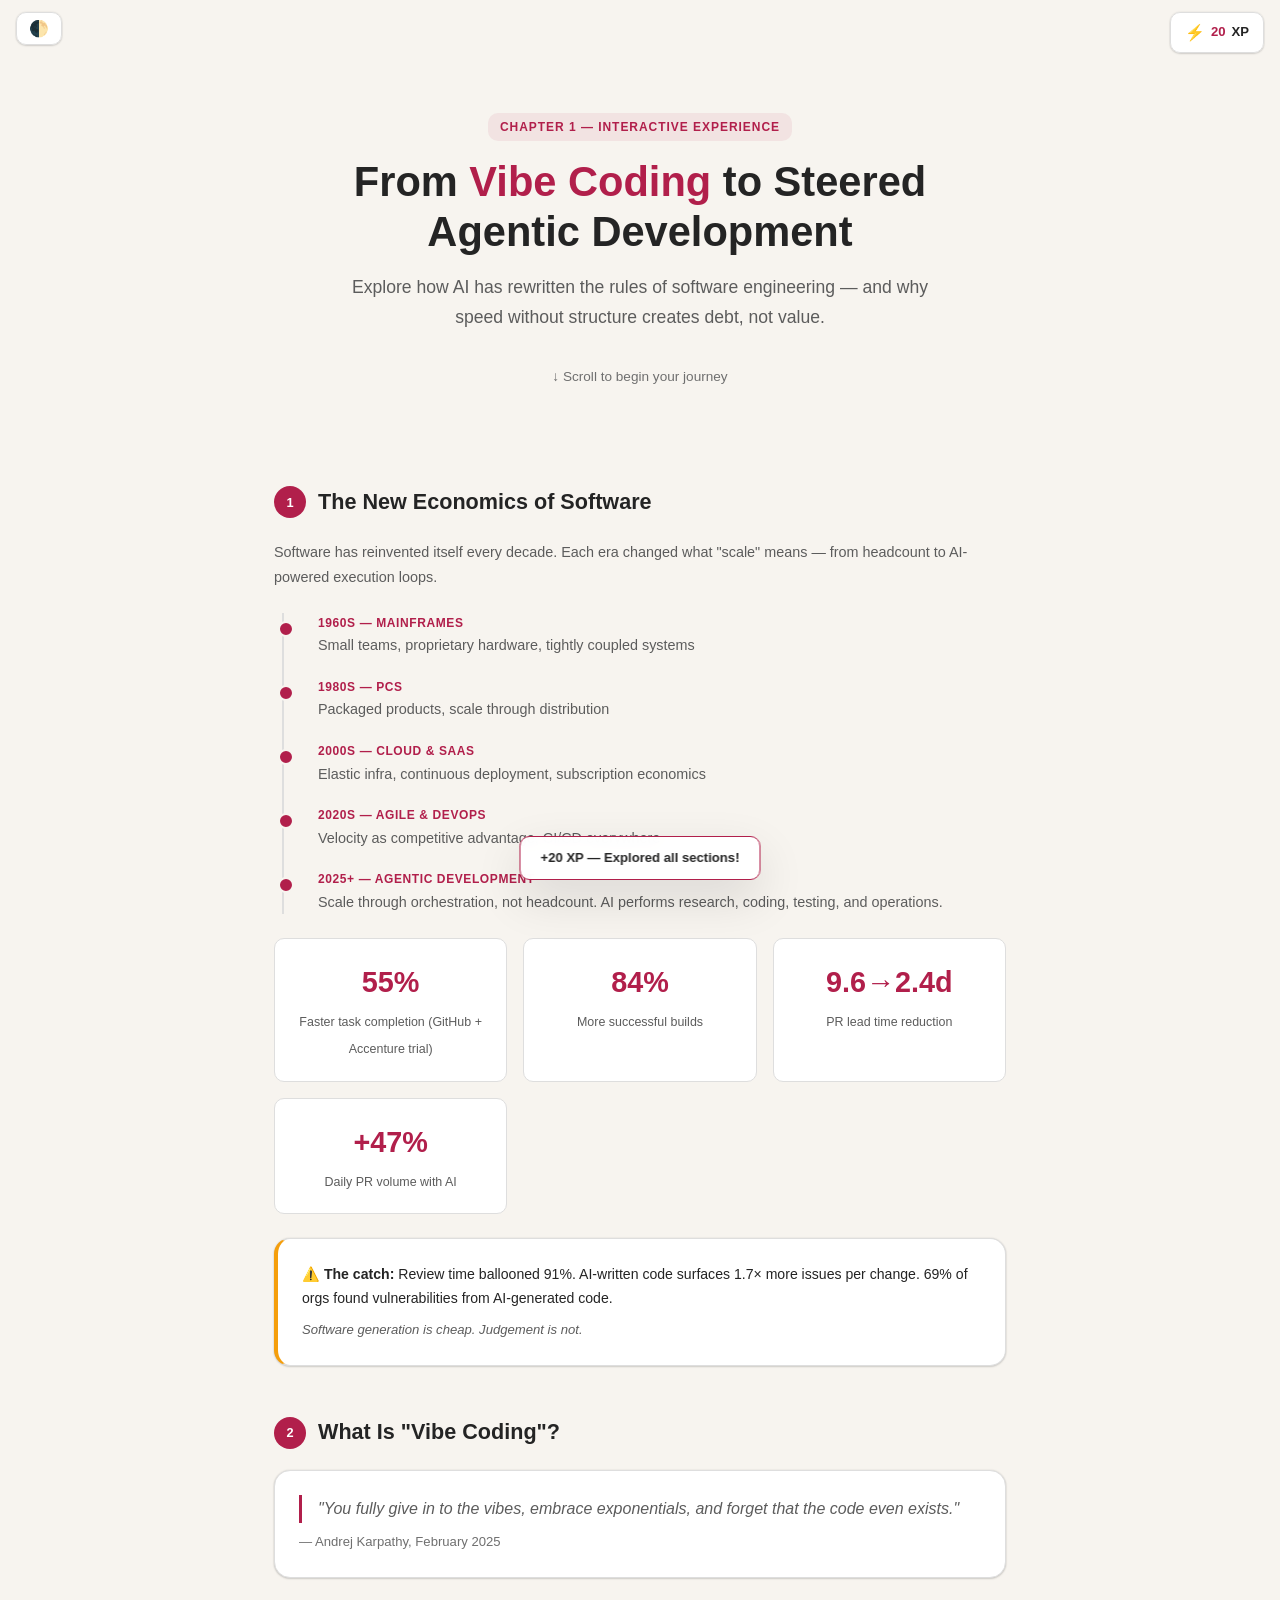
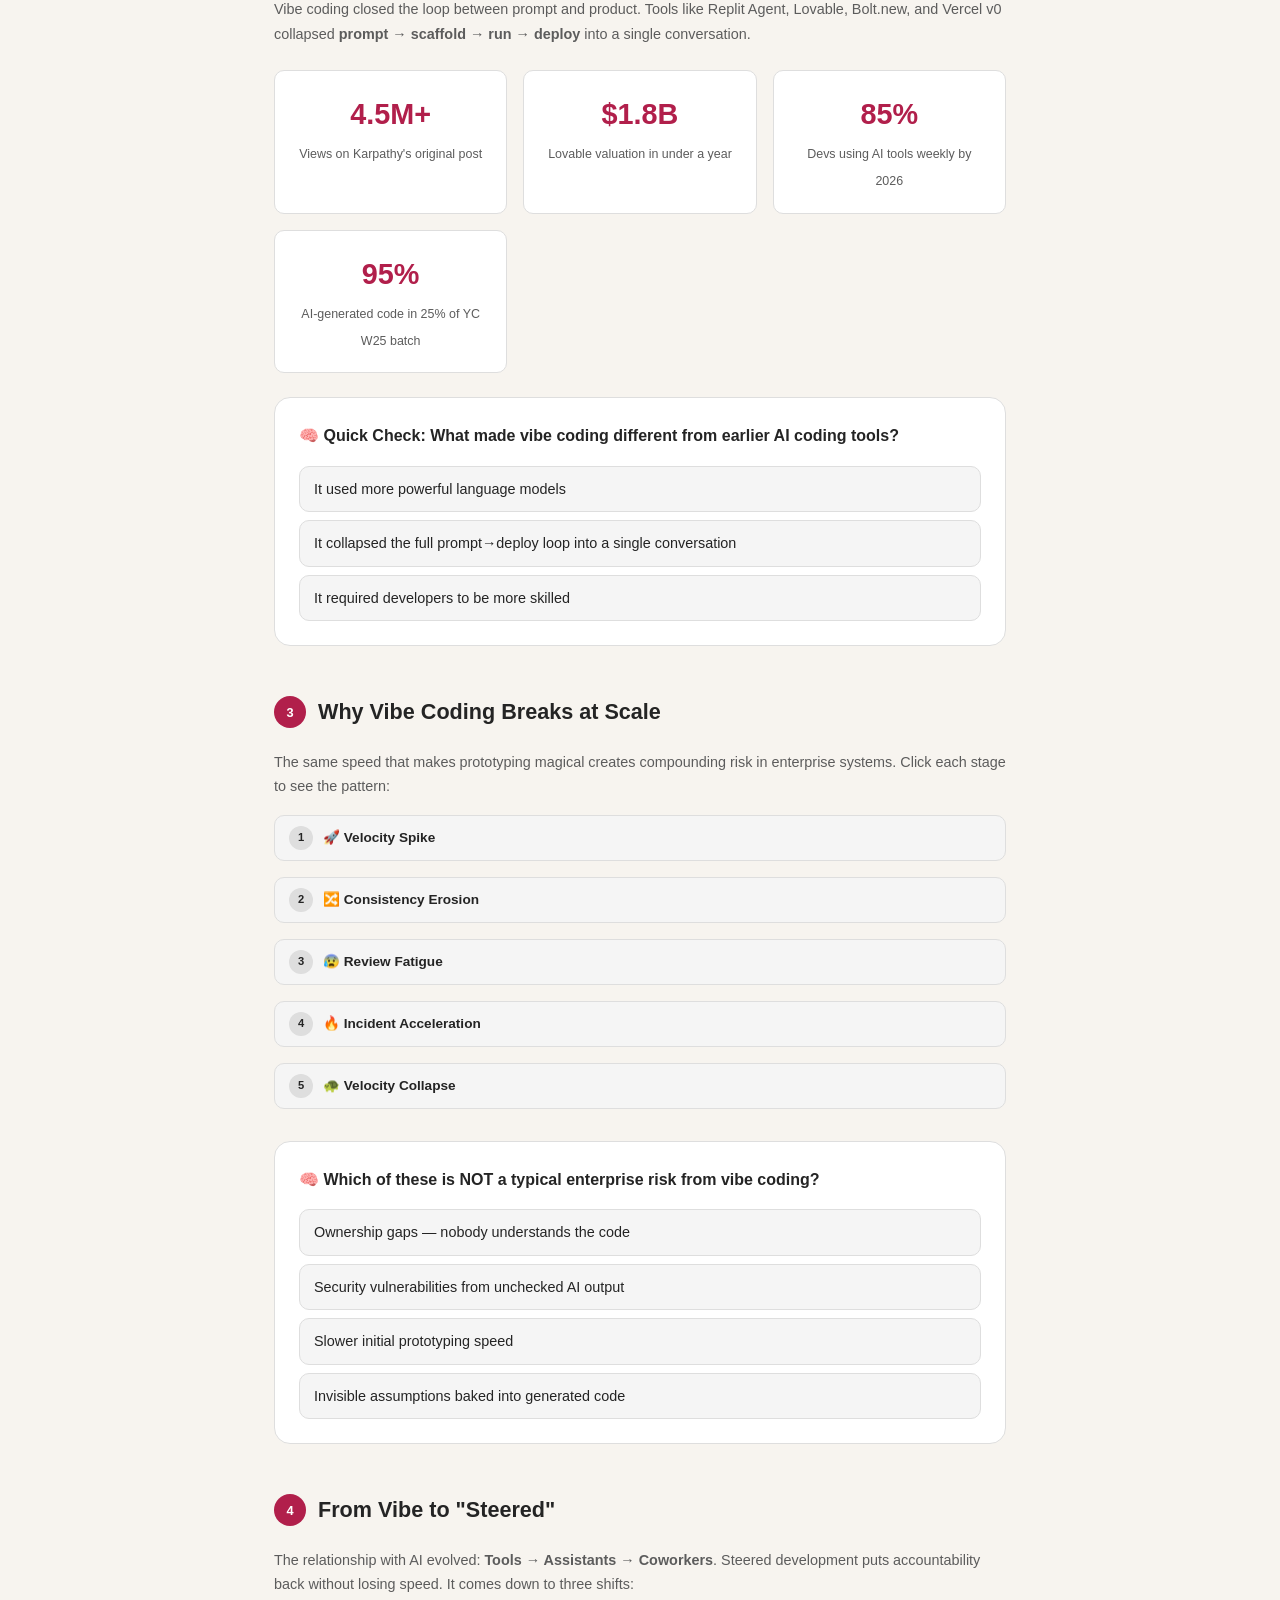
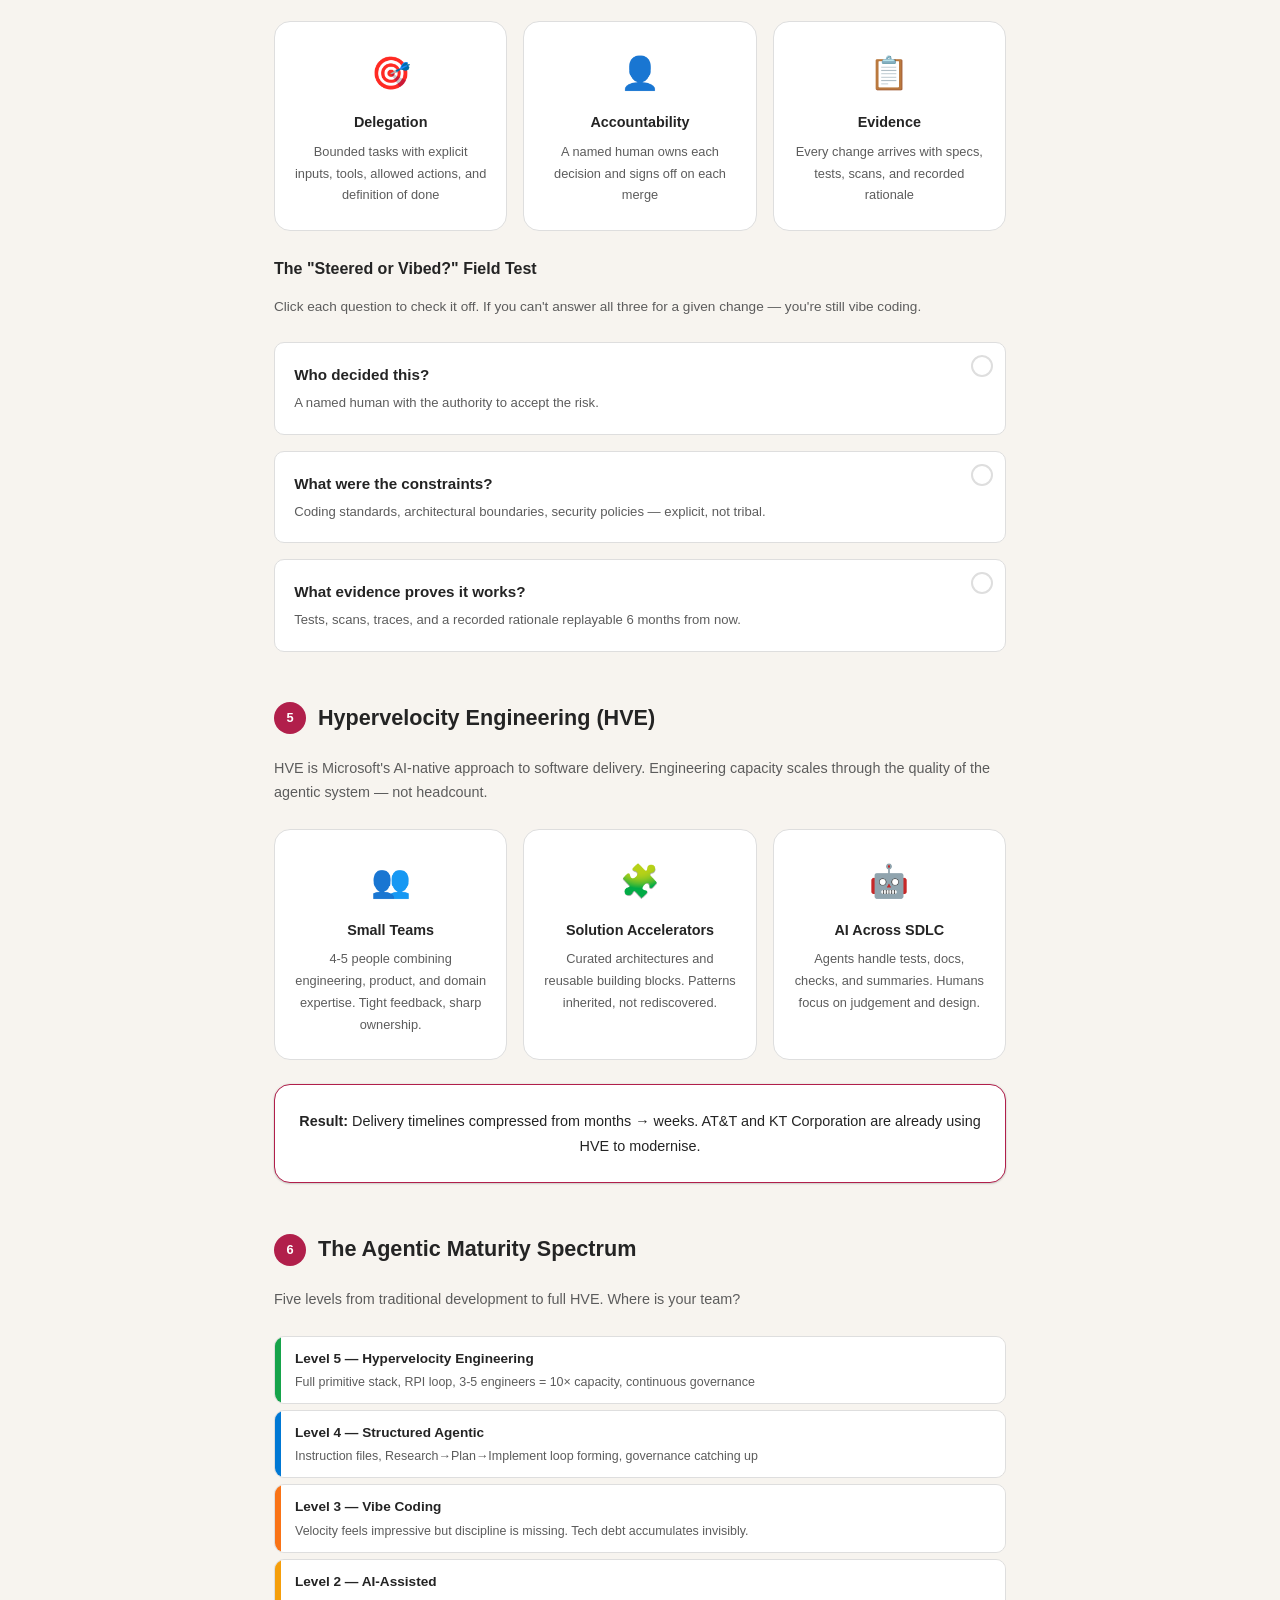
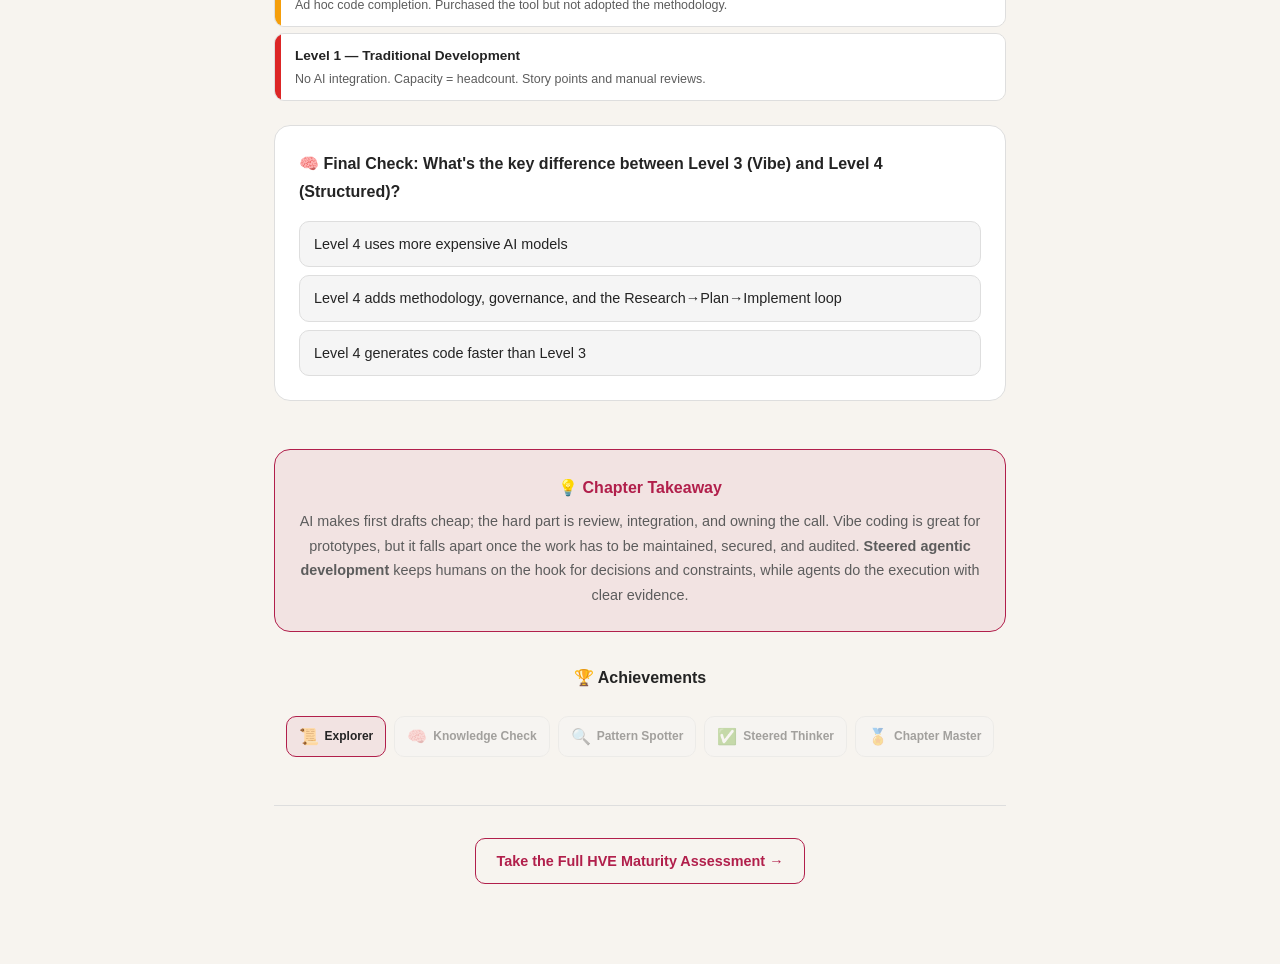
==== chapter1/chapter1-landing.html @ 7bfee690 "Initial commit: add code and assets for all chapters" ====
<!DOCTYPE html>
<html lang="en">
<head>
    <meta charset="UTF-8">
    <meta name="viewport" content="width=device-width, initial-scale=1.0">
    <title>Chapter 1 — From Vibe Coding to Steered Agentic Development</title>
    <script>
      (() => {
        const param = new URLSearchParams(window.location.search).get("clawpilotTheme");
        const theme =
          param || (window.matchMedia("(prefers-color-scheme: dark)").matches ? "dark" : "light");
        document.documentElement.setAttribute("data-theme", theme);
      })();
    </script>
    <style>
:root {
  color-scheme: light;
  --cp-bg: #f7f4ef;
  --cp-bg-elevated: #fcfbf8;
  --cp-surface: #ffffff;
  --cp-surface-soft: #f5f5f5;
  --cp-border: #dedede;
  --cp-border-strong: #919191;
  --cp-text: #242424;
  --cp-text-muted: #5c5c5c;
  --cp-text-soft: #6f6f6f;
  --cp-accent: #b11f4b;
  --cp-accent-hover: #9a1a41;
  --cp-accent-soft: rgba(177, 31, 75, 0.08);
  --cp-accent-fg: #ffffff;
  --cp-success: #16a34a;
  --cp-danger: #dc2626;
  --cp-warning: #f59e0b;
  --cp-link: #0078d4;
  --cp-shadow: 0 18px 48px rgba(0, 0, 0, 0.12);
  --cp-overlay: rgba(255, 255, 255, 0.8);
  --cp-panel: rgba(255, 255, 255, 0.86);
  --cp-panel-strong: rgba(255, 255, 255, 0.96);
  --cp-sheen: rgba(255, 255, 255, 0.55);
  --cp-highlight: rgba(177, 31, 75, 0.12);
}
html[data-theme="dark"] {
  color-scheme: dark;
  --cp-bg: #3d3b3a;
  --cp-bg-elevated: #343231;
  --cp-surface: #292929;
  --cp-surface-soft: #2e2e2e;
  --cp-border: #474747;
  --cp-border-strong: #5f5f5f;
  --cp-text: #dedede;
  --cp-text-muted: #919191;
  --cp-text-soft: #b0b0b0;
  --cp-accent: #fd8ea1;
  --cp-accent-hover: #fb7b91;
  --cp-accent-soft: rgba(253, 142, 161, 0.14);
  --cp-accent-fg: #1a1a1a;
  --cp-success: #4ade80;
  --cp-danger: #f87171;
  --cp-warning: #fbbf24;
  --cp-link: #4da6ff;
  --cp-shadow: 0 18px 48px rgba(0, 0, 0, 0.32);
  --cp-overlay: rgba(41, 41, 41, 0.88);
  --cp-panel: rgba(41, 41, 41, 0.72);
  --cp-panel-strong: rgba(41, 41, 41, 0.96);
  --cp-sheen: rgba(255, 255, 255, 0.04);
  --cp-highlight: rgba(253, 142, 161, 0.12);
}

* { margin: 0; padding: 0; box-sizing: border-box; }

body {
    font-family: "Segoe UI", Aptos, Calibri, -apple-system, BlinkMacSystemFont, sans-serif;
    background: var(--cp-bg);
    color: var(--cp-text);
    line-height: 1.7;
    min-height: 100vh;
    overflow-x: hidden;
}

/* Progress bar */
#progress-bar {
    position: fixed;
    top: 0;
    left: 0;
    height: 4px;
    background: var(--cp-accent);
    z-index: 1000;
    transition: width 0.3s ease;
    width: 0%;
}

/* XP Counter */
#xp-counter {
    position: fixed;
    top: 12px;
    right: 16px;
    background: var(--cp-panel-strong);
    border: 1px solid var(--cp-border);
    border-radius: 0.625rem;
    padding: 6px 14px;
    font-size: 0.82rem;
    font-weight: 600;
    z-index: 999;
    display: flex;
    align-items: center;
    gap: 6px;
    backdrop-filter: blur(8px);
    box-shadow: 0 0 2px rgba(0,0,0,0.12), 0 1px 2px rgba(0,0,0,0.14);
}
#xp-counter .xp-icon { font-size: 1rem; }
#xp-counter .xp-value { color: var(--cp-accent); }

/* Theme toggle */
#theme-toggle {
    position: fixed;
    top: 12px;
    left: 16px;
    background: var(--cp-panel-strong);
    border: 1px solid var(--cp-border);
    border-radius: 0.625rem;
    padding: 6px 12px;
    font-size: 1rem;
    cursor: pointer;
    z-index: 999;
    color: var(--cp-text);
    backdrop-filter: blur(8px);
    box-shadow: 0 0 2px rgba(0,0,0,0.12), 0 1px 2px rgba(0,0,0,0.14);
}

/* Container */
.container {
    max-width: 780px;
    margin: 0 auto;
    padding: 2rem 1.5rem;
}

/* Hero */
.hero {
    text-align: center;
    padding: 5rem 1rem 3rem;
    position: relative;
}
.hero-badge {
    display: inline-block;
    background: var(--cp-accent-soft);
    color: var(--cp-accent);
    font-size: 0.75rem;
    font-weight: 600;
    text-transform: uppercase;
    letter-spacing: 0.08em;
    padding: 4px 12px;
    border-radius: 0.625rem;
    margin-bottom: 1rem;
}
.hero h1 {
    font-size: clamp(1.8rem, 5vw, 2.6rem);
    font-weight: 700;
    line-height: 1.2;
    margin-bottom: 1rem;
}
.hero h1 .accent { color: var(--cp-accent); }
.hero .subtitle {
    font-size: 1.1rem;
    color: var(--cp-text-muted);
    max-width: 600px;
    margin: 0 auto 2rem;
}
.hero .cta-hint {
    font-size: 0.85rem;
    color: var(--cp-text-soft);
    animation: bounce 2s infinite;
}
@keyframes bounce {
    0%, 100% { transform: translateY(0); }
    50% { transform: translateY(6px); }
}

/* Sections */
.section {
    margin: 3rem 0;
    opacity: 0;
    transform: translateY(30px);
    transition: opacity 0.6s ease, transform 0.6s ease;
}
.section.visible {
    opacity: 1;
    transform: translateY(0);
}
.section-header {
    display: flex;
    align-items: center;
    gap: 12px;
    margin-bottom: 1.2rem;
}
.section-number {
    background: var(--cp-accent);
    color: var(--cp-accent-fg);
    width: 32px;
    height: 32px;
    border-radius: 50%;
    display: flex;
    align-items: center;
    justify-content: center;
    font-size: 0.8rem;
    font-weight: 700;
    flex-shrink: 0;
}
.section-title {
    font-size: 1.35rem;
    font-weight: 700;
}

/* Cards */
.card {
    background: var(--cp-surface);
    border: 1px solid var(--cp-border);
    border-radius: 16px;
    padding: 1.5rem;
    margin-bottom: 1.2rem;
    box-shadow: 0 0 2px rgba(0,0,0,0.12), 0 1px 2px rgba(0,0,0,0.14);
    transition: border-color 0.2s, box-shadow 0.2s;
}
.card:hover {
    border-color: var(--cp-accent);
    box-shadow: 0 4px 16px rgba(0,0,0,0.08);
}

/* Stats Grid */
.stats-grid {
    display: grid;
    grid-template-columns: repeat(auto-fit, minmax(180px, 1fr));
    gap: 1rem;
    margin: 1.5rem 0;
}
.stat-card {
    background: var(--cp-surface);
    border: 1px solid var(--cp-border);
    border-radius: 0.625rem;
    padding: 1.2rem;
    text-align: center;
    transition: transform 0.2s, border-color 0.2s;
    cursor: default;
}
.stat-card:hover {
    transform: translateY(-2px);
    border-color: var(--cp-accent);
}
.stat-value {
    font-size: 1.8rem;
    font-weight: 800;
    color: var(--cp-accent);
    display: block;
}
.stat-label {
    font-size: 0.78rem;
    color: var(--cp-text-muted);
    margin-top: 4px;
}

/* Timeline */
.timeline {
    position: relative;
    padding-left: 28px;
    margin: 1.5rem 0;
}
.timeline::before {
    content: '';
    position: absolute;
    left: 8px;
    top: 0;
    bottom: 0;
    width: 2px;
    background: var(--cp-border);
}
.timeline-item {
    position: relative;
    margin-bottom: 1.2rem;
    padding-left: 16px;
}
.timeline-item::before {
    content: '';
    position: absolute;
    left: -24px;
    top: 8px;
    width: 12px;
    height: 12px;
    border-radius: 50%;
    background: var(--cp-accent);
    border: 2px solid var(--cp-bg);
}
.timeline-era {
    font-size: 0.75rem;
    font-weight: 600;
    color: var(--cp-accent);
    text-transform: uppercase;
    letter-spacing: 0.05em;
}
.timeline-desc {
    font-size: 0.9rem;
    color: var(--cp-text-muted);
}

/* Interactive Quiz */
.quiz-box {
    background: var(--cp-surface);
    border: 1px solid var(--cp-border);
    border-radius: 16px;
    padding: 1.5rem;
    margin: 1.5rem 0;
}
.quiz-question {
    font-weight: 600;
    margin-bottom: 1rem;
    font-size: 1rem;
}
.quiz-options {
    display: flex;
    flex-direction: column;
    gap: 8px;
}
.quiz-option {
    background: var(--cp-surface-soft);
    border: 1px solid var(--cp-border);
    border-radius: 0.625rem;
    padding: 10px 14px;
    cursor: pointer;
    font-size: 0.9rem;
    transition: all 0.2s;
    user-select: none;
}
.quiz-option:hover {
    border-color: var(--cp-accent);
    background: var(--cp-accent-soft);
}
.quiz-option.correct {
    border-color: var(--cp-success);
    background: rgba(22, 163, 74, 0.1);
}
.quiz-option.wrong {
    border-color: var(--cp-danger);
    background: rgba(220, 38, 38, 0.1);
}
.quiz-feedback {
    margin-top: 0.8rem;
    font-size: 0.85rem;
    color: var(--cp-text-muted);
    display: none;
}
.quiz-feedback.show { display: block; }

/* Collapse Pattern */
.collapse-stages {
    display: flex;
    flex-direction: column;
    gap: 8px;
    margin: 1rem 0;
}
.collapse-stage {
    display: flex;
    align-items: center;
    gap: 10px;
    background: var(--cp-surface-soft);
    border: 1px solid var(--cp-border);
    border-radius: 0.625rem;
    padding: 10px 14px;
    cursor: pointer;
    transition: all 0.3s;
    position: relative;
    overflow: hidden;
}
.collapse-stage::before {
    content: '';
    position: absolute;
    left: 0;
    top: 0;
    bottom: 0;
    width: 4px;
    background: var(--cp-accent);
    opacity: 0;
    transition: opacity 0.3s;
}
.collapse-stage.active::before { opacity: 1; }
.collapse-stage.active {
    background: var(--cp-accent-soft);
    border-color: var(--cp-accent);
}
.collapse-stage .stage-num {
    width: 24px;
    height: 24px;
    border-radius: 50%;
    background: var(--cp-border);
    display: flex;
    align-items: center;
    justify-content: center;
    font-size: 0.7rem;
    font-weight: 700;
    flex-shrink: 0;
    transition: background 0.3s, color 0.3s;
}
.collapse-stage.active .stage-num {
    background: var(--cp-accent);
    color: var(--cp-accent-fg);
}
.collapse-stage .stage-title { font-size: 0.85rem; font-weight: 600; }
.collapse-detail {
    font-size: 0.82rem;
    color: var(--cp-text-muted);
    padding: 0 0 0 48px;
    max-height: 0;
    overflow: hidden;
    transition: max-height 0.3s, padding 0.3s;
}
.collapse-detail.open {
    max-height: 200px;
    padding: 8px 0 8px 48px;
}

/* Three Questions */
.three-questions {
    display: flex;
    flex-direction: column;
    gap: 1rem;
    margin: 1.5rem 0;
}
.question-card {
    background: var(--cp-surface);
    border: 1px solid var(--cp-border);
    border-radius: 0.625rem;
    padding: 1.2rem;
    position: relative;
    cursor: pointer;
    transition: all 0.3s;
}
.question-card:hover { border-color: var(--cp-accent); }
.question-card.checked {
    border-color: var(--cp-success);
    background: rgba(22, 163, 74, 0.05);
}
.question-card .q-icon {
    position: absolute;
    top: 12px;
    right: 12px;
    width: 22px;
    height: 22px;
    border-radius: 50%;
    border: 2px solid var(--cp-border);
    display: flex;
    align-items: center;
    justify-content: center;
    font-size: 0.7rem;
    transition: all 0.3s;
}
.question-card.checked .q-icon {
    border-color: var(--cp-success);
    background: var(--cp-success);
    color: white;
}
.question-card .q-title {
    font-weight: 700;
    font-size: 0.95rem;
    margin-bottom: 4px;
    padding-right: 30px;
}
.question-card .q-desc {
    font-size: 0.82rem;
    color: var(--cp-text-muted);
}

/* HVE Pillars */
.pillars-grid {
    display: grid;
    grid-template-columns: repeat(auto-fit, minmax(200px, 1fr));
    gap: 1rem;
    margin: 1.5rem 0;
}
.pillar-card {
    background: var(--cp-surface);
    border: 1px solid var(--cp-border);
    border-radius: 16px;
    padding: 1.5rem 1.2rem;
    text-align: center;
    transition: transform 0.2s, border-color 0.2s;
}
.pillar-card:hover {
    transform: translateY(-3px);
    border-color: var(--cp-accent);
}
.pillar-icon {
    font-size: 2rem;
    margin-bottom: 0.6rem;
}
.pillar-title {
    font-weight: 700;
    font-size: 0.9rem;
    margin-bottom: 0.4rem;
}
.pillar-desc {
    font-size: 0.8rem;
    color: var(--cp-text-muted);
}

/* Maturity Levels */
.maturity-ladder {
    display: flex;
    flex-direction: column;
    gap: 6px;
    margin: 1.5rem 0;
}
.maturity-rung {
    display: flex;
    align-items: stretch;
    gap: 0;
    border-radius: 0.625rem;
    overflow: hidden;
    border: 1px solid var(--cp-border);
    cursor: pointer;
    transition: border-color 0.2s, transform 0.2s;
}
.maturity-rung:hover {
    border-color: var(--cp-accent);
    transform: translateX(4px);
}
.maturity-rung .level-bar {
    width: 6px;
    flex-shrink: 0;
}
.maturity-rung .level-content {
    padding: 10px 14px;
    flex: 1;
    background: var(--cp-surface);
}
.maturity-rung .level-label {
    font-weight: 700;
    font-size: 0.85rem;
}
.maturity-rung .level-desc {
    font-size: 0.78rem;
    color: var(--cp-text-muted);
    margin-top: 2px;
}
.level-1 .level-bar { background: var(--cp-danger); }
.level-2 .level-bar { background: var(--cp-warning); }
.level-3 .level-bar { background: #f97316; }
.level-4 .level-bar { background: var(--cp-link); }
.level-5 .level-bar { background: var(--cp-success); }

/* Achievements */
.achievements {
    display: flex;
    flex-wrap: wrap;
    gap: 8px;
    margin: 1.5rem 0;
    justify-content: center;
}
.achievement {
    display: flex;
    align-items: center;
    gap: 6px;
    background: var(--cp-surface-soft);
    border: 1px solid var(--cp-border);
    border-radius: 0.625rem;
    padding: 6px 12px;
    font-size: 0.75rem;
    font-weight: 600;
    opacity: 0.4;
    transition: opacity 0.5s, border-color 0.3s, background 0.3s;
}
.achievement.unlocked {
    opacity: 1;
    border-color: var(--cp-accent);
    background: var(--cp-accent-soft);
}
.achievement .badge-icon { font-size: 1rem; }

/* Key Takeaway */
.takeaway {
    background: var(--cp-accent-soft);
    border: 1px solid var(--cp-accent);
    border-radius: 16px;
    padding: 1.5rem;
    margin: 2rem 0;
    text-align: center;
}
.takeaway h3 {
    color: var(--cp-accent);
    font-size: 1rem;
    margin-bottom: 0.5rem;
}
.takeaway p {
    font-size: 0.9rem;
    color: var(--cp-text-muted);
}

/* Footer nav */
.footer-nav {
    text-align: center;
    padding: 2rem 0 3rem;
    border-top: 1px solid var(--cp-border);
    margin-top: 3rem;
}
.footer-nav a {
    display: inline-flex;
    align-items: center;
    gap: 8px;
    color: var(--cp-accent);
    text-decoration: none;
    font-weight: 600;
    font-size: 0.9rem;
    padding: 10px 20px;
    border: 1px solid var(--cp-accent);
    border-radius: 0.625rem;
    transition: background 0.2s;
}
.footer-nav a:hover {
    background: var(--cp-accent-soft);
}

/* Toast */
.toast {
    position: fixed;
    bottom: 20px;
    left: 50%;
    transform: translateX(-50%) translateY(100px);
    background: var(--cp-panel-strong);
    border: 1px solid var(--cp-accent);
    border-radius: 0.625rem;
    padding: 10px 20px;
    font-size: 0.82rem;
    font-weight: 600;
    z-index: 1000;
    transition: transform 0.4s ease;
    backdrop-filter: blur(8px);
    box-shadow: var(--cp-shadow);
}
.toast.show { transform: translateX(-50%) translateY(0); }

/* Responsive */
@media (max-width: 600px) {
    .container { padding: 1rem; }
    .hero { padding: 3rem 0.5rem 2rem; }
    .stats-grid { grid-template-columns: 1fr 1fr; }
    .pillars-grid { grid-template-columns: 1fr; }
}
    </style>
</head>
<body>
    <div id="progress-bar"></div>
    <div id="xp-counter"><span class="xp-icon">⚡</span> <span class="xp-value" id="xp-value">0</span> XP</div>
    <button id="theme-toggle" onclick="toggleTheme()">🌓</button>

    <div class="container">
        <!-- HERO -->
        <section class="hero">
            <div class="hero-badge">Chapter 1 — Interactive Experience</div>
            <h1>From <span class="accent">Vibe Coding</span> to Steered Agentic Development</h1>
            <p class="subtitle">Explore how AI has rewritten the rules of software engineering — and why speed without structure creates debt, not value.</p>
            <p class="cta-hint">↓ Scroll to begin your journey</p>
        </section>

        <!-- SECTION 1: New Economics -->
        <section class="section" data-section="1">
            <div class="section-header">
                <div class="section-number">1</div>
                <h2 class="section-title">The New Economics of Software</h2>
            </div>
            <p style="color: var(--cp-text-muted); font-size: 0.9rem; margin-bottom: 1rem;">
                Software has reinvented itself every decade. Each era changed what "scale" means — from headcount to AI-powered execution loops.
            </p>
            <div class="timeline">
                <div class="timeline-item">
                    <div class="timeline-era">1960s — Mainframes</div>
                    <div class="timeline-desc">Small teams, proprietary hardware, tightly coupled systems</div>
                </div>
                <div class="timeline-item">
                    <div class="timeline-era">1980s — PCs</div>
                    <div class="timeline-desc">Packaged products, scale through distribution</div>
                </div>
                <div class="timeline-item">
                    <div class="timeline-era">2000s — Cloud & SaaS</div>
                    <div class="timeline-desc">Elastic infra, continuous deployment, subscription economics</div>
                </div>
                <div class="timeline-item">
                    <div class="timeline-era">2020s — Agile & DevOps</div>
                    <div class="timeline-desc">Velocity as competitive advantage, CI/CD everywhere</div>
                </div>
                <div class="timeline-item">
                    <div class="timeline-era">2025+ — Agentic Development</div>
                    <div class="timeline-desc">Scale through orchestration, not headcount. AI performs research, coding, testing, and operations.</div>
                </div>
            </div>
            <div class="stats-grid">
                <div class="stat-card">
                    <span class="stat-value">55%</span>
                    <span class="stat-label">Faster task completion (GitHub + Accenture trial)</span>
                </div>
                <div class="stat-card">
                    <span class="stat-value">84%</span>
                    <span class="stat-label">More successful builds</span>
                </div>
                <div class="stat-card">
                    <span class="stat-value">9.6→2.4d</span>
                    <span class="stat-label">PR lead time reduction</span>
                </div>
                <div class="stat-card">
                    <span class="stat-value">+47%</span>
                    <span class="stat-label">Daily PR volume with AI</span>
                </div>
            </div>
            <div class="card" style="border-left: 4px solid var(--cp-warning);">
                <p style="font-size: 0.88rem;"><strong>⚠️ The catch:</strong> Review time ballooned 91%. AI-written code surfaces 1.7× more issues per change. 69% of orgs found vulnerabilities from AI-generated code.</p>
                <p style="font-size: 0.82rem; color: var(--cp-text-muted); margin-top: 0.5rem;"><em>Software generation is cheap. Judgement is not.</em></p>
            </div>
        </section>

        <!-- SECTION 2: Vibe Coding -->
        <section class="section" data-section="2">
            <div class="section-header">
                <div class="section-number">2</div>
                <h2 class="section-title">What Is "Vibe Coding"?</h2>
            </div>
            <div class="card">
                <blockquote style="border-left: 3px solid var(--cp-accent); padding-left: 1rem; font-style: italic; color: var(--cp-text-muted);">
                    "You fully give in to the vibes, embrace exponentials, and forget that the code even exists."
                </blockquote>
                <p style="font-size: 0.82rem; color: var(--cp-text-soft); margin-top: 0.5rem;">— Andrej Karpathy, February 2025</p>
            </div>
            <p style="color: var(--cp-text-muted); font-size: 0.9rem; margin: 1rem 0;">
                Vibe coding closed the loop between prompt and product. Tools like Replit Agent, Lovable, Bolt.new, and Vercel v0 collapsed <strong>prompt → scaffold → run → deploy</strong> into a single conversation.
            </p>
            <div class="stats-grid">
                <div class="stat-card">
                    <span class="stat-value">4.5M+</span>
                    <span class="stat-label">Views on Karpathy's original post</span>
                </div>
                <div class="stat-card">
                    <span class="stat-value">$1.8B</span>
                    <span class="stat-label">Lovable valuation in under a year</span>
                </div>
                <div class="stat-card">
                    <span class="stat-value">85%</span>
                    <span class="stat-label">Devs using AI tools weekly by 2026</span>
                </div>
                <div class="stat-card">
                    <span class="stat-value">95%</span>
                    <span class="stat-label">AI-generated code in 25% of YC W25 batch</span>
                </div>
            </div>
            <div class="quiz-box" id="quiz1">
                <div class="quiz-question">🧠 Quick Check: What made vibe coding different from earlier AI coding tools?</div>
                <div class="quiz-options">
                    <div class="quiz-option" data-correct="false" onclick="answerQuiz(this, 'quiz1')">It used more powerful language models</div>
                    <div class="quiz-option" data-correct="true" onclick="answerQuiz(this, 'quiz1')">It collapsed the full prompt→deploy loop into a single conversation</div>
                    <div class="quiz-option" data-correct="false" onclick="answerQuiz(this, 'quiz1')">It required developers to be more skilled</div>
                </div>
                <div class="quiz-feedback" id="quiz1-feedback"></div>
            </div>
        </section>

        <!-- SECTION 3: Why it breaks -->
        <section class="section" data-section="3">
            <div class="section-header">
                <div class="section-number">3</div>
                <h2 class="section-title">Why Vibe Coding Breaks at Scale</h2>
            </div>
            <p style="color: var(--cp-text-muted); font-size: 0.9rem; margin-bottom: 1rem;">
                The same speed that makes prototyping magical creates compounding risk in enterprise systems. Click each stage to see the pattern:
            </p>
            <div class="collapse-stages" id="collapse-pattern">
                <div class="collapse-stage" onclick="toggleStage(0)">
                    <span class="stage-num">1</span>
                    <span class="stage-title">🚀 Velocity Spike</span>
                </div>
                <div class="collapse-detail" id="stage-detail-0">Features appear in minutes. Delivery metrics soar. Everyone feels incredible.</div>

                <div class="collapse-stage" onclick="toggleStage(1)">
                    <span class="stage-num">2</span>
                    <span class="stage-title">🔀 Consistency Erosion</span>
                </div>
                <div class="collapse-detail" id="stage-detail-1">Different prompts, different sessions → naming drifts, patterns diverge, duplication spreads.</div>

                <div class="collapse-stage" onclick="toggleStage(2)">
                    <span class="stage-num">3</span>
                    <span class="stage-title">😰 Review Fatigue</span>
                </div>
                <div class="collapse-detail" id="stage-detail-2">PRs become too large and too frequent for reviewers to properly validate.</div>

                <div class="collapse-stage" onclick="toggleStage(3)">
                    <span class="stage-num">4</span>
                    <span class="stage-title">🔥 Incident Acceleration</span>
                </div>
                <div class="collapse-detail" id="stage-detail-3">Bugs, vulnerabilities, and architectural inconsistencies increasingly reach production.</div>

                <div class="collapse-stage" onclick="toggleStage(4)">
                    <span class="stage-num">5</span>
                    <span class="stage-title">🐢 Velocity Collapse</span>
                </div>
                <div class="collapse-detail" id="stage-detail-4">The codebase becomes untrusted. Every change requires rework, debugging, and stabilisation. Speed is gone.</div>
            </div>

            <div class="quiz-box" id="quiz2">
                <div class="quiz-question">🧠 Which of these is NOT a typical enterprise risk from vibe coding?</div>
                <div class="quiz-options">
                    <div class="quiz-option" data-correct="false" onclick="answerQuiz(this, 'quiz2')">Ownership gaps — nobody understands the code</div>
                    <div class="quiz-option" data-correct="false" onclick="answerQuiz(this, 'quiz2')">Security vulnerabilities from unchecked AI output</div>
                    <div class="quiz-option" data-correct="true" onclick="answerQuiz(this, 'quiz2')">Slower initial prototyping speed</div>
                    <div class="quiz-option" data-correct="false" onclick="answerQuiz(this, 'quiz2')">Invisible assumptions baked into generated code</div>
                </div>
                <div class="quiz-feedback" id="quiz2-feedback"></div>
            </div>
        </section>

        <!-- SECTION 4: From Vibe to Steered -->
        <section class="section" data-section="4">
            <div class="section-header">
                <div class="section-number">4</div>
                <h2 class="section-title">From Vibe to "Steered"</h2>
            </div>
            <p style="color: var(--cp-text-muted); font-size: 0.9rem; margin-bottom: 1rem;">
                The relationship with AI evolved: <strong>Tools → Assistants → Coworkers</strong>. Steered development puts accountability back without losing speed. It comes down to three shifts:
            </p>
            <div class="pillars-grid">
                <div class="pillar-card">
                    <div class="pillar-icon">🎯</div>
                    <div class="pillar-title">Delegation</div>
                    <div class="pillar-desc">Bounded tasks with explicit inputs, tools, allowed actions, and definition of done</div>
                </div>
                <div class="pillar-card">
                    <div class="pillar-icon">👤</div>
                    <div class="pillar-title">Accountability</div>
                    <div class="pillar-desc">A named human owns each decision and signs off on each merge</div>
                </div>
                <div class="pillar-card">
                    <div class="pillar-icon">📋</div>
                    <div class="pillar-title">Evidence</div>
                    <div class="pillar-desc">Every change arrives with specs, tests, scans, and recorded rationale</div>
                </div>
            </div>

            <h3 style="font-size: 1rem; margin: 1.5rem 0 0.8rem;">The "Steered or Vibed?" Field Test</h3>
            <p style="color: var(--cp-text-muted); font-size: 0.85rem; margin-bottom: 1rem;">Click each question to check it off. If you can't answer all three for a given change — you're still vibe coding.</p>
            <div class="three-questions">
                <div class="question-card" onclick="toggleQuestion(this)">
                    <div class="q-icon"></div>
                    <div class="q-title">Who decided this?</div>
                    <div class="q-desc">A named human with the authority to accept the risk.</div>
                </div>
                <div class="question-card" onclick="toggleQuestion(this)">
                    <div class="q-icon"></div>
                    <div class="q-title">What were the constraints?</div>
                    <div class="q-desc">Coding standards, architectural boundaries, security policies — explicit, not tribal.</div>
                </div>
                <div class="question-card" onclick="toggleQuestion(this)">
                    <div class="q-icon"></div>
                    <div class="q-title">What evidence proves it works?</div>
                    <div class="q-desc">Tests, scans, traces, and a recorded rationale replayable 6 months from now.</div>
                </div>
            </div>
        </section>

        <!-- SECTION 5: HVE -->
        <section class="section" data-section="5">
            <div class="section-header">
                <div class="section-number">5</div>
                <h2 class="section-title">Hypervelocity Engineering (HVE)</h2>
            </div>
            <p style="color: var(--cp-text-muted); font-size: 0.9rem; margin-bottom: 1rem;">
                HVE is Microsoft's AI-native approach to software delivery. Engineering capacity scales through the quality of the agentic system — not headcount.
            </p>
            <div class="pillars-grid">
                <div class="pillar-card">
                    <div class="pillar-icon">👥</div>
                    <div class="pillar-title">Small Teams</div>
                    <div class="pillar-desc">4-5 people combining engineering, product, and domain expertise. Tight feedback, sharp ownership.</div>
                </div>
                <div class="pillar-card">
                    <div class="pillar-icon">🧩</div>
                    <div class="pillar-title">Solution Accelerators</div>
                    <div class="pillar-desc">Curated architectures and reusable building blocks. Patterns inherited, not rediscovered.</div>
                </div>
                <div class="pillar-card">
                    <div class="pillar-icon">🤖</div>
                    <div class="pillar-title">AI Across SDLC</div>
                    <div class="pillar-desc">Agents handle tests, docs, checks, and summaries. Humans focus on judgement and design.</div>
                </div>
            </div>
            <div class="card" style="text-align: center; border-color: var(--cp-accent);">
                <p style="font-size: 0.9rem;"><strong>Result:</strong> Delivery timelines compressed from months → weeks. AT&T and KT Corporation are already using HVE to modernise.</p>
            </div>
        </section>

        <!-- SECTION 6: Maturity Model -->
        <section class="section" data-section="6">
            <div class="section-header">
                <div class="section-number">6</div>
                <h2 class="section-title">The Agentic Maturity Spectrum</h2>
            </div>
            <p style="color: var(--cp-text-muted); font-size: 0.9rem; margin-bottom: 1rem;">
                Five levels from traditional development to full HVE. Where is your team?
            </p>
            <div class="maturity-ladder">
                <div class="maturity-rung level-5">
                    <div class="level-bar"></div>
                    <div class="level-content">
                        <div class="level-label">Level 5 — Hypervelocity Engineering</div>
                        <div class="level-desc">Full primitive stack, RPI loop, 3-5 engineers = 10× capacity, continuous governance</div>
                    </div>
                </div>
                <div class="maturity-rung level-4">
                    <div class="level-bar"></div>
                    <div class="level-content">
                        <div class="level-label">Level 4 — Structured Agentic</div>
                        <div class="level-desc">Instruction files, Research→Plan→Implement loop forming, governance catching up</div>
                    </div>
                </div>
                <div class="maturity-rung level-3">
                    <div class="level-bar"></div>
                    <div class="level-content">
                        <div class="level-label">Level 3 — Vibe Coding</div>
                        <div class="level-desc">Velocity feels impressive but discipline is missing. Tech debt accumulates invisibly.</div>
                    </div>
                </div>
                <div class="maturity-rung level-2">
                    <div class="level-bar"></div>
                    <div class="level-content">
                        <div class="level-label">Level 2 — AI-Assisted</div>
                        <div class="level-desc">Ad hoc code completion. Purchased the tool but not adopted the methodology.</div>
                    </div>
                </div>
                <div class="maturity-rung level-1">
                    <div class="level-bar"></div>
                    <div class="level-content">
                        <div class="level-label">Level 1 — Traditional Development</div>
                        <div class="level-desc">No AI integration. Capacity = headcount. Story points and manual reviews.</div>
                    </div>
                </div>
            </div>

            <div class="quiz-box" id="quiz3">
                <div class="quiz-question">🧠 Final Check: What's the key difference between Level 3 (Vibe) and Level 4 (Structured)?</div>
                <div class="quiz-options">
                    <div class="quiz-option" data-correct="false" onclick="answerQuiz(this, 'quiz3')">Level 4 uses more expensive AI models</div>
                    <div class="quiz-option" data-correct="true" onclick="answerQuiz(this, 'quiz3')">Level 4 adds methodology, governance, and the Research→Plan→Implement loop</div>
                    <div class="quiz-option" data-correct="false" onclick="answerQuiz(this, 'quiz3')">Level 4 generates code faster than Level 3</div>
                </div>
                <div class="quiz-feedback" id="quiz3-feedback"></div>
            </div>
        </section>

        <!-- TAKEAWAY -->
        <section class="section" data-section="7">
            <div class="takeaway">
                <h3>💡 Chapter Takeaway</h3>
                <p>AI makes first drafts cheap; the hard part is review, integration, and owning the call. Vibe coding is great for prototypes, but it falls apart once the work has to be maintained, secured, and audited. <strong>Steered agentic development</strong> keeps humans on the hook for decisions and constraints, while agents do the execution with clear evidence.</p>
            </div>

            <h3 style="text-align: center; font-size: 1rem; margin-bottom: 1rem;">🏆 Achievements</h3>
            <div class="achievements">
                <div class="achievement" id="ach-scroll" title="Scrolled through all sections">
                    <span class="badge-icon">📜</span> Explorer
                </div>
                <div class="achievement" id="ach-quiz" title="Answered all quizzes correctly">
                    <span class="badge-icon">🧠</span> Knowledge Check
                </div>
                <div class="achievement" id="ach-stages" title="Explored all collapse stages">
                    <span class="badge-icon">🔍</span> Pattern Spotter
                </div>
                <div class="achievement" id="ach-steered" title="Checked all 3 steered questions">
                    <span class="badge-icon">✅</span> Steered Thinker
                </div>
                <div class="achievement" id="ach-all" title="Earned all achievements">
                    <span class="badge-icon">🏅</span> Chapter Master
                </div>
            </div>
        </section>

        <!-- Footer -->
        <div class="footer-nav">
            <a href="index.html">Take the Full HVE Maturity Assessment →</a>
        </div>
    </div>

    <div class="toast" id="toast"></div>

    <script>
    // State
    let xp = 0;
    let quizAnswered = { quiz1: false, quiz2: false, quiz3: false };
    let quizCorrect = { quiz1: false, quiz2: false, quiz3: false };
    let stagesExplored = new Set();
    let questionsChecked = 0;
    let sectionsVisible = new Set();

    // XP System
    function addXP(amount, reason) {
        xp += amount;
        document.getElementById('xp-value').textContent = xp;
        showToast(`+${amount} XP — ${reason}`);
        checkAchievements();
    }

    function showToast(msg) {
        const toast = document.getElementById('toast');
        toast.textContent = msg;
        toast.classList.add('show');
        setTimeout(() => toast.classList.remove('show'), 2500);
    }

    // Theme Toggle
    function toggleTheme() {
        const current = document.documentElement.getAttribute('data-theme');
        const next = current === 'dark' ? 'light' : 'dark';
        document.documentElement.setAttribute('data-theme', next);
    }

    // Progress Bar
    function updateProgress() {
        const scrollTop = window.scrollY;
        const docHeight = document.documentElement.scrollHeight - window.innerHeight;
        const progress = docHeight > 0 ? (scrollTop / docHeight) * 100 : 0;
        document.getElementById('progress-bar').style.width = progress + '%';
    }

    // Section reveal
    function revealSections() {
        document.querySelectorAll('.section').forEach(section => {
            const rect = section.getBoundingClientRect();
            if (rect.top < window.innerHeight * 0.85) {
                section.classList.add('visible');
                const num = section.dataset.section;
                if (!sectionsVisible.has(num)) {
                    sectionsVisible.add(num);
                    if (sectionsVisible.size === 7) {
                        addXP(20, 'Explored all sections!');
                        document.getElementById('ach-scroll').classList.add('unlocked');
                    }
                }
            }
        });
    }

    // Quiz
    function answerQuiz(el, quizId) {
        if (quizAnswered[quizId]) return;
        quizAnswered[quizId] = true;

        const isCorrect = el.dataset.correct === 'true';
        const feedback = document.getElementById(quizId + '-feedback');

        if (isCorrect) {
            el.classList.add('correct');
            quizCorrect[quizId] = true;
            feedback.textContent = '✅ Correct! Well done.';
            addXP(15, 'Correct answer!');
        } else {
            el.classList.add('wrong');
            feedback.textContent = '❌ Not quite. The correct answer is highlighted below.';
            el.parentElement.querySelectorAll('.quiz-option').forEach(opt => {
                if (opt.dataset.correct === 'true') opt.classList.add('correct');
            });
            addXP(5, 'Quiz attempted');
        }
        feedback.classList.add('show');

        if (Object.values(quizCorrect).every(v => v)) {
            document.getElementById('ach-quiz').classList.add('unlocked');
        }
    }

    // Collapse Stages
    function toggleStage(idx) {
        const stages = document.querySelectorAll('.collapse-stage');
        const details = document.querySelectorAll('.collapse-detail');

        stages[idx].classList.toggle('active');
        details[idx].classList.toggle('open');

        if (!stagesExplored.has(idx)) {
            stagesExplored.add(idx);
            if (stagesExplored.size === 1) addXP(5, 'Exploring the pattern');
            if (stagesExplored.size === 5) {
                addXP(15, 'Full pattern explored!');
                document.getElementById('ach-stages').classList.add('unlocked');
            }
        }
    }

    // Three Questions
    function toggleQuestion(el) {
        el.classList.toggle('checked');
        const icon = el.querySelector('.q-icon');
        if (el.classList.contains('checked')) {
            icon.textContent = '✓';
            questionsChecked++;
            if (questionsChecked === 3) {
                addXP(15, 'Steered thinking mastered!');
                document.getElementById('ach-steered').classList.add('unlocked');
            }
        } else {
            icon.textContent = '';
            questionsChecked--;
        }
    }

    // Achievements
    function checkAchievements() {
        const allUnlocked = ['ach-scroll', 'ach-quiz', 'ach-stages', 'ach-steered']
            .every(id => document.getElementById(id).classList.contains('unlocked'));
        if (allUnlocked) {
            document.getElementById('ach-all').classList.add('unlocked');
            showToast('🏅 Chapter Master unlocked! You mastered Chapter 1!');
        }
    }

    // Event listeners
    window.addEventListener('scroll', () => {
        updateProgress();
        revealSections();
    });
    window.addEventListener('load', () => {
        revealSections();
        updateProgress();
    });
    </script>
</body>
</html>
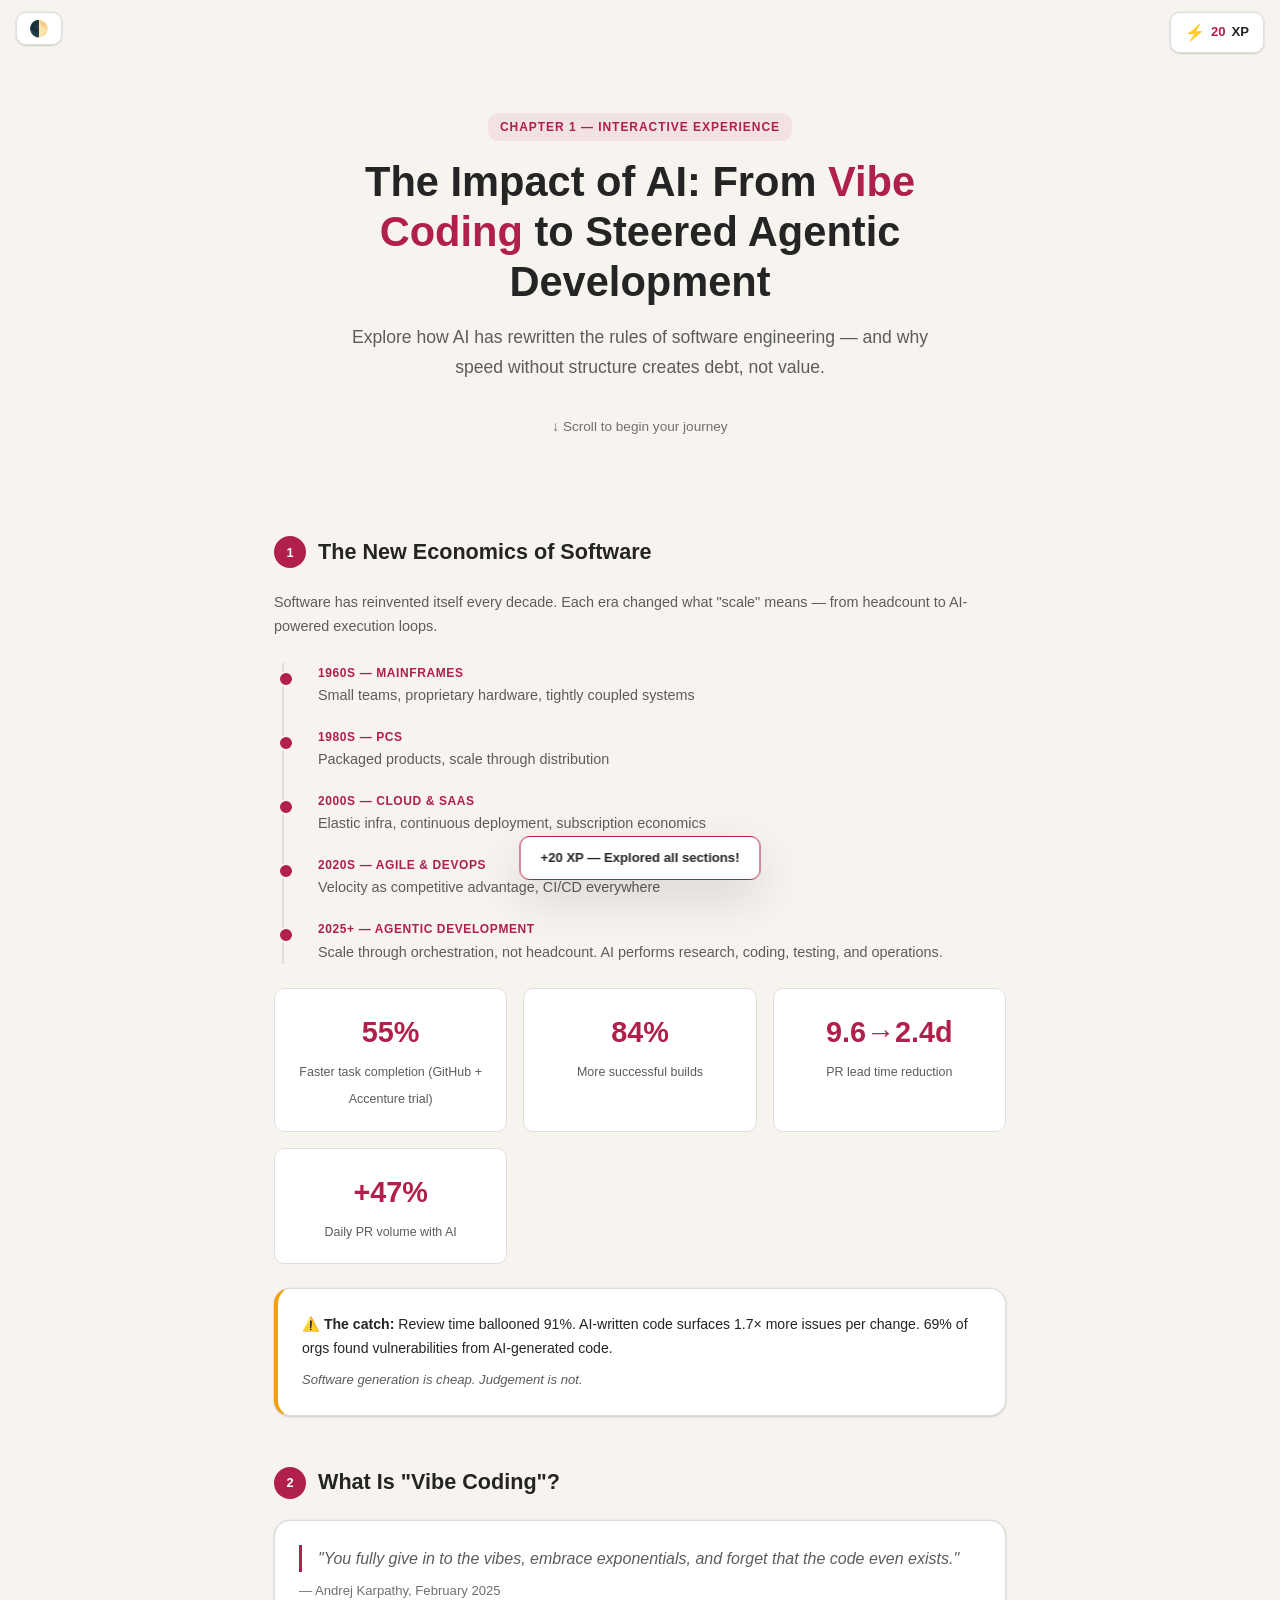
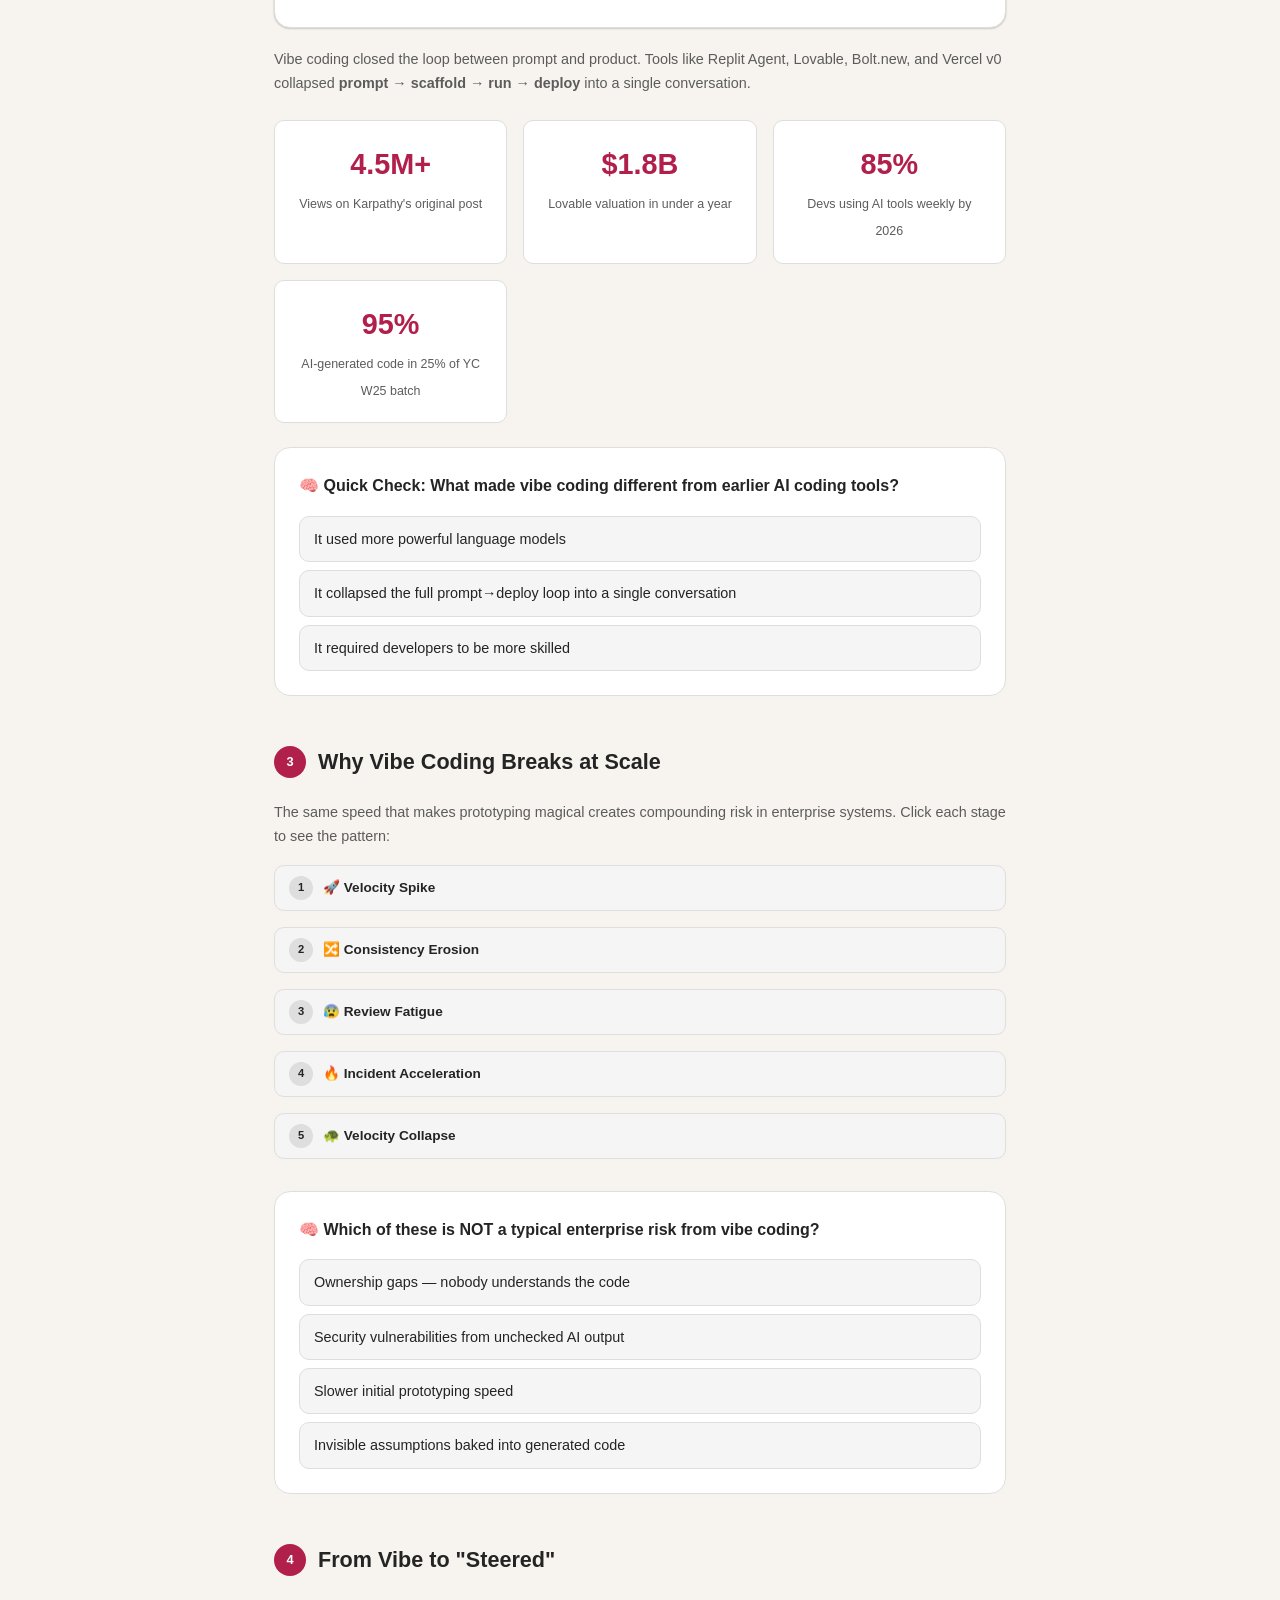
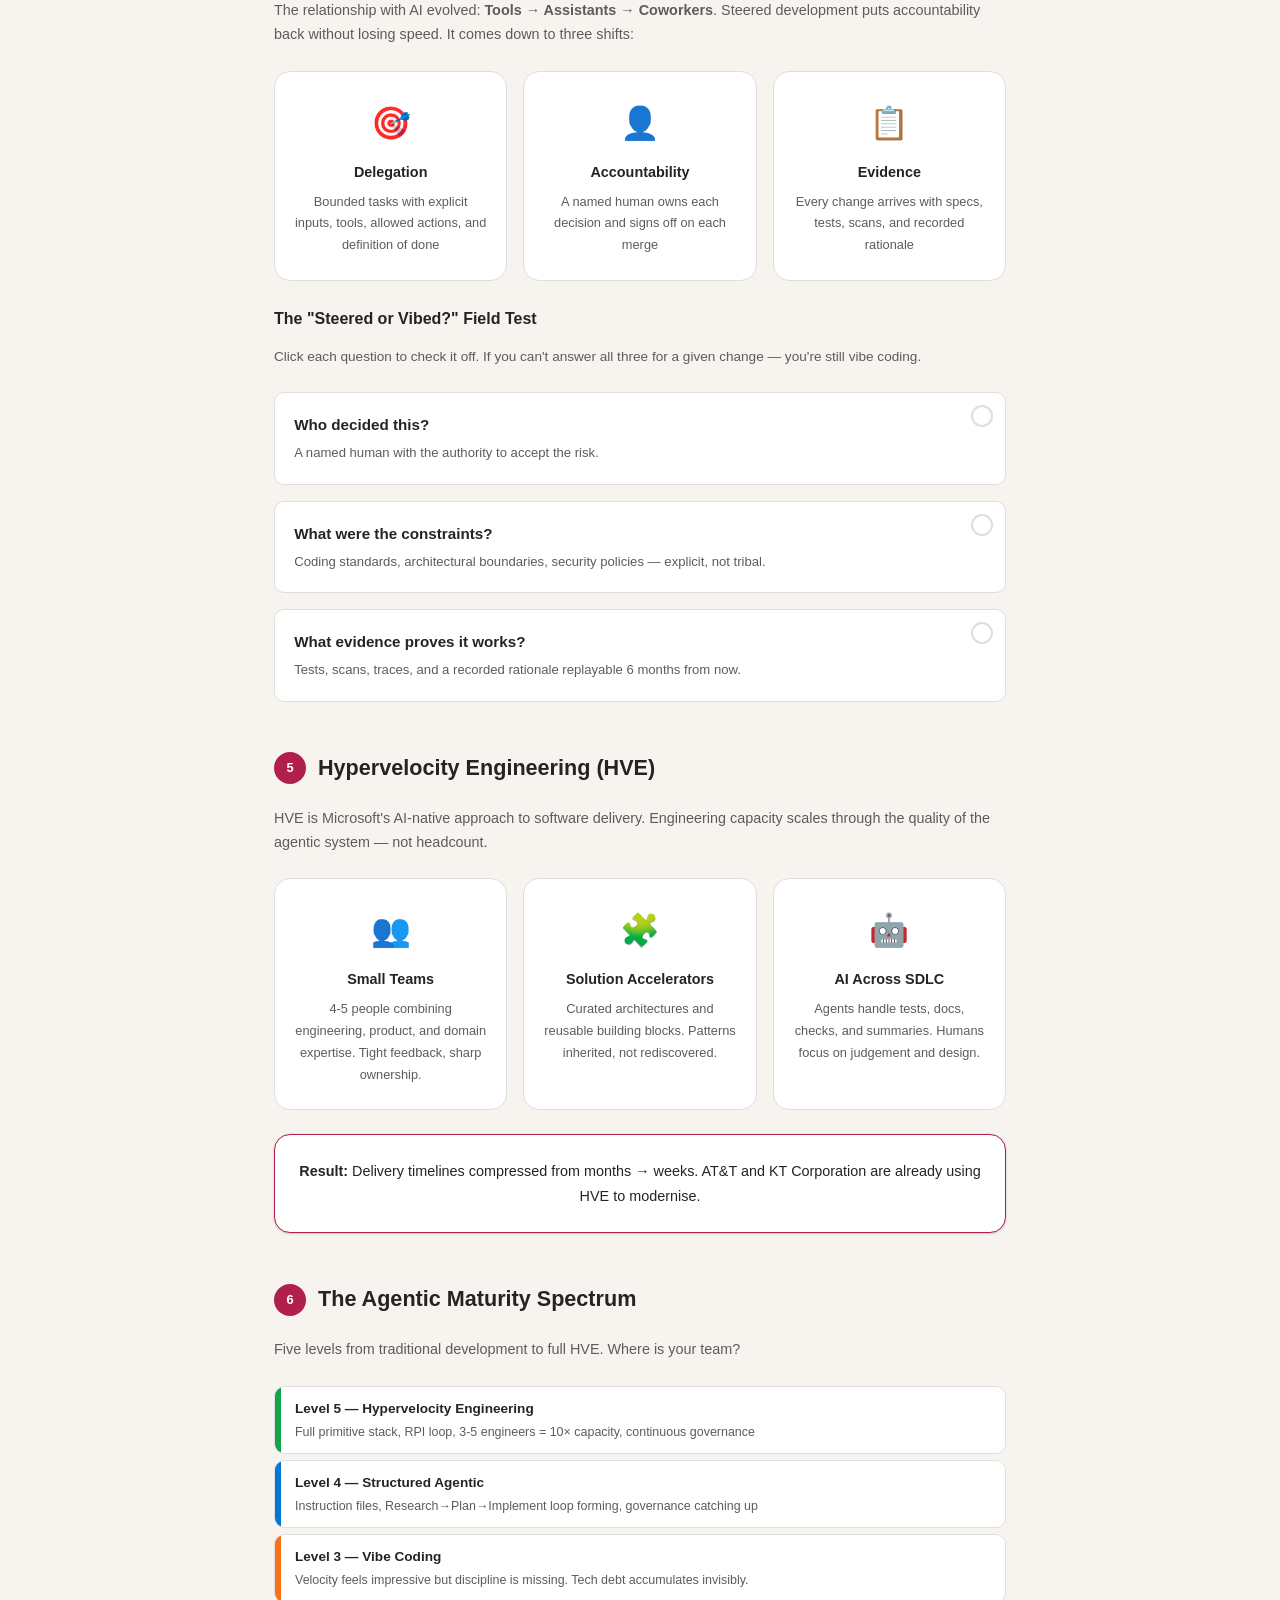
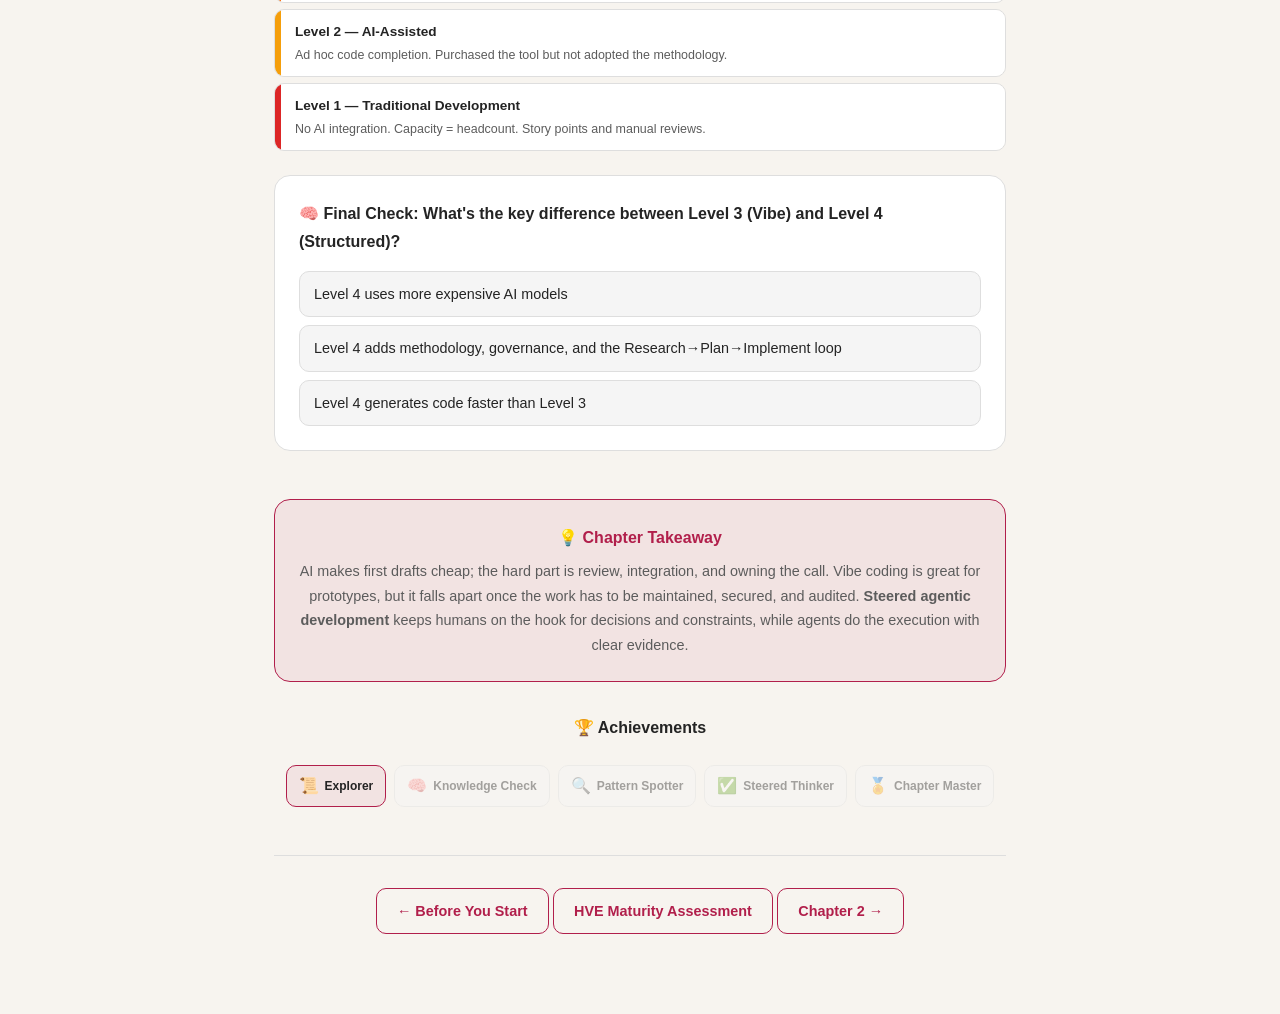
==== commit 576a9465: "docs: align chapter playbooks and add onboarding Co-authored-by: Copilot <223556219+Copilot@users.no" ====
--- a/chapter1/chapter1-landing.html
+++ b/chapter1/chapter1-landing.html
@@ -3,10 +3,10 @@
 <head>
     <meta charset="UTF-8">
     <meta name="viewport" content="width=device-width, initial-scale=1.0">
-    <title>Chapter 1 — From Vibe Coding to Steered Agentic Development</title>
+    <title>Chapter 1 — The Impact of AI: From Vibe Coding to Steered Agentic Development</title>
     <script>
       (() => {
-        const param = new URLSearchParams(window.location.search).get("clawpilotTheme");
+        const param = new URLSearchParams(window.location.search).get("scoutTheme");
         const theme =
           param || (window.matchMedia("(prefers-color-scheme: dark)").matches ? "dark" : "light");
         document.documentElement.setAttribute("data-theme", theme);
@@ -652,7 +652,7 @@
         <!-- HERO -->
         <section class="hero">
             <div class="hero-badge">Chapter 1 — Interactive Experience</div>
-            <h1>From <span class="accent">Vibe Coding</span> to Steered Agentic Development</h1>
+            <h1>The Impact of AI: From <span class="accent">Vibe Coding</span> to Steered Agentic Development</h1>
             <p class="subtitle">Explore how AI has rewritten the rules of software engineering — and why speed without structure creates debt, not value.</p>
             <p class="cta-hint">↓ Scroll to begin your journey</p>
         </section>
@@ -975,7 +975,9 @@
 
         <!-- Footer -->
         <div class="footer-nav">
-            <a href="index.html">Take the Full HVE Maturity Assessment →</a>
+            <a href="../before%20you%20start/before-you-start.html">← Before You Start</a>
+            <a href="index.html">HVE Maturity Assessment</a>
+            <a href="../chapter2/chapter2-landing.html">Chapter 2 →</a>
         </div>
     </div>
 
